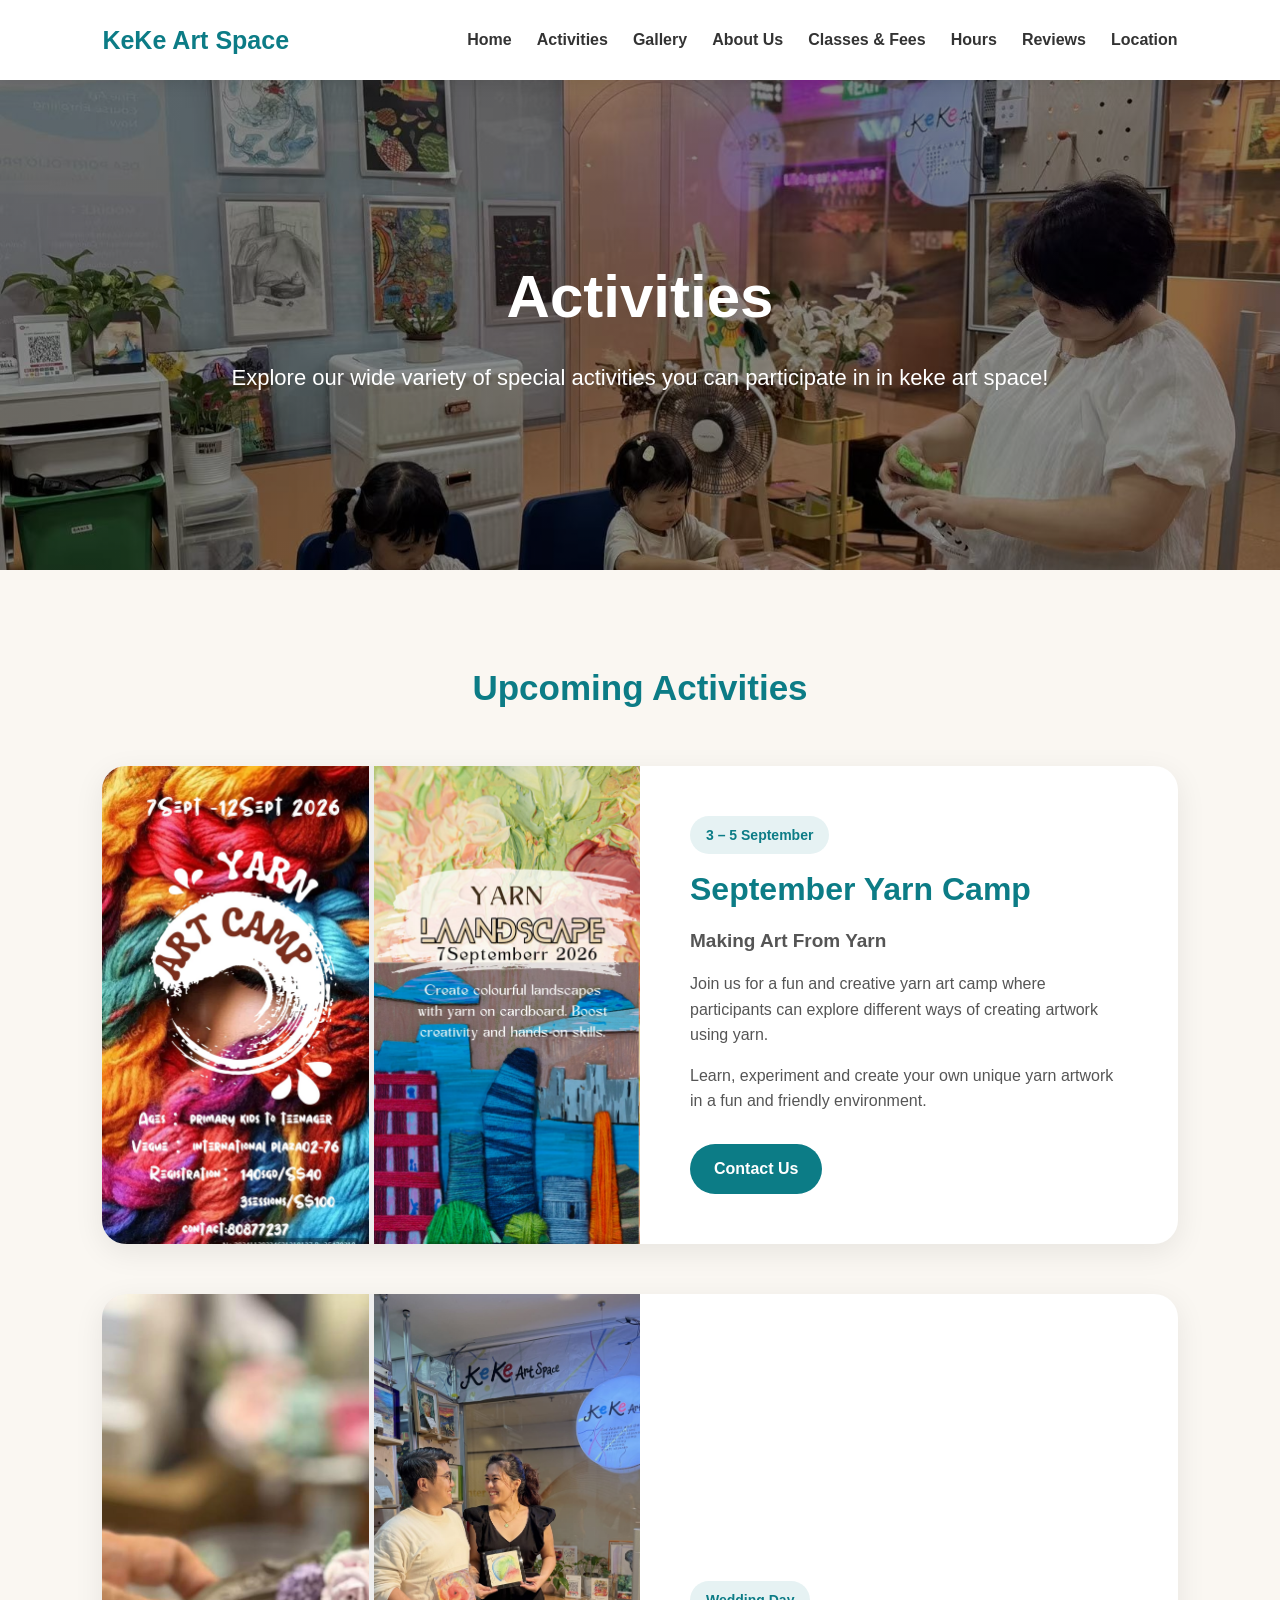
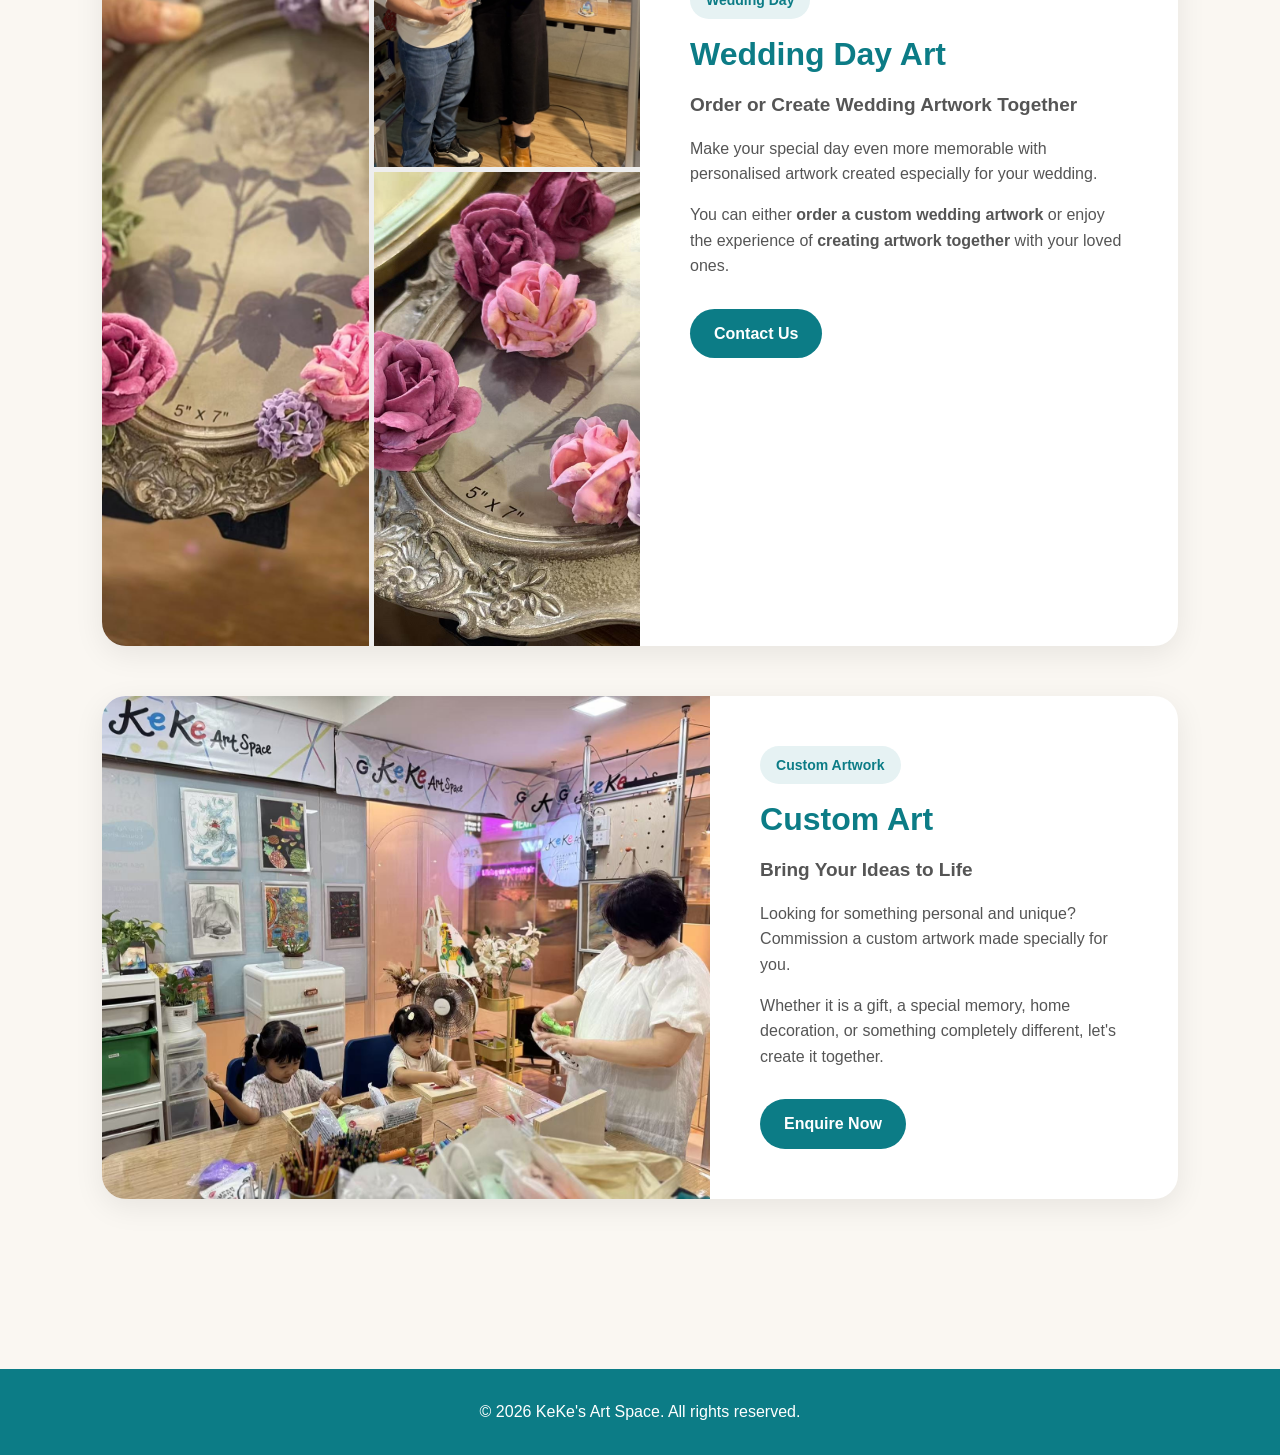
==== activities.html @ ed2ce9f9 "Added activities page and gallery" ====
<!DOCTYPE html>
<html lang="en">

<head>
    <meta charset="UTF-8">
    <meta name="viewport" content="width=device-width, initial-scale=1.0">

    <title>Activities | KeKe's Art Space</title>

    <link rel="icon" type="image/x-icon" href="Kekeart.jpg">
    <link rel="stylesheet" href="activities.css">
</head>

<body>

    <!-- HEADER -->
    <header>
        <div class="logo">KeKe Art Space</div>

        <nav>
            <a href="index.html">Home</a>
            <a href="activities.html">Activities</a>
            <a href="gallery.html">Gallery</a>
            <a href="index.html#about">About Us</a>
            <a href="index.html#classes">Classes & Fees</a>
            <a href="index.html#hours">Hours</a>
            <a href="index.html#reviews">Reviews</a>
            <a href="index.html#location">Location</a>
        </nav>
    </header>


    <!-- HERO -->
    <section class="page-hero">
        <div class="hero-content">
            <h1>Activities</h1>
            <p>Explore our wide variety of special activities you can participate in in keke art space!</p>
        </div>
    </section>


    <!-- ACTIVITIES -->
    <main>

        <section class="activities-section">

            <h2>Upcoming Activities</h2>

            <!-- SEPTEMBER YARN CAMP -->
            <div class="activity-card">

                <div class="activity-images">
                    <img src="images/sepcamp1.jpeg" alt="September Yarn Camp artwork">
                    <img src="images/sepcamp2.jpeg" alt="September Yarn Camp artwork">
                </div>

                <div class="activity-content">

                    <span class="activity-date">
                        3 – 5 September
                    </span>

                    <h3>September Yarn Camp</h3>

                    <p class="activity-subtitle">
                        Making Art From Yarn
                    </p>

                    <p>
                        Join us for a fun and creative yarn art camp where
                        participants can explore different ways of creating
                        artwork using yarn.
                    </p>

                    <p>
                        Learn, experiment and create your own unique yarn artwork
                        in a fun and friendly environment.
                    </p>

                    <a href="index.html#location" class="activity-button">
                        Contact Us
                    </a>

                </div>

            </div>


            <!-- WEDDING DAY ART -->
            <div class="activity-card reverse">

                <div class="activity-images">
                    <img src="images/wedpic1.jpeg" alt="Wedding Day artwork">
                    <img src="images/wedpic2.jpeg" alt="Wedding Day artwork">
                    <img src="images/wedpic3.jpeg" alt="Wedding Day artwork">
                </div>

                <div class="activity-content">

                    <span class="activity-label">
                        Wedding Day
                    </span>

                    <h3>Wedding Day Art</h3>

                    <p class="activity-subtitle">
                        Order or Create Wedding Artwork Together
                    </p>

                    <p>
                        Make your special day even more memorable with
                        personalised artwork created especially for your wedding.
                    </p>

                    <p>
                        You can either <strong>order a custom wedding artwork</strong>
                        or enjoy the experience of <strong>creating artwork together</strong>
                        with your loved ones.
                    </p>

                    <a href="index.html#location" class="activity-button">
                        Contact Us
                    </a>

                </div>

            </div>


            <!-- CUSTOM ART -->
            <div class="activity-card custom-art">

                <div class="custom-art-image">
                    <img src="images/keke27.jpeg" alt="Custom artwork by KeKe's Art Space">
                </div>

                <div class="activity-content">

                    <span class="activity-label">
                        Custom Artwork
                    </span>

                    <h3>Custom Art</h3>

                    <p class="activity-subtitle">
                        Bring Your Ideas to Life
                    </p>

                    <p>
                        Looking for something personal and unique?
                        Commission a custom artwork made specially for you.
                    </p>

                    <p>
                        Whether it is a gift, a special memory, home decoration,
                        or something completely different, let's create it together.
                    </p>

                    <a href="index.html#location" class="activity-button">
                        Enquire Now
                    </a>

                </div>

            </div>

        </section>

    </main>


    <!-- FOOTER -->
    <footer>
        <p>© 2026 KeKe's Art Space. All rights reserved.</p>
    </footer>
    <script>
    const elements = document.querySelectorAll(
        ".activity-card, .gallery-photo"
    );

    const observer = new IntersectionObserver(
        (entries) => {
            entries.forEach(entry => {
                if (entry.isIntersecting) {
                    entry.target.classList.add("show");

                    // Stop observing after it appears
                    observer.unobserve(entry.target);
                }
            });
        },
        {
            threshold: 0.15
        }
    );

    elements.forEach(element => {
        observer.observe(element);
    });
</script>
</body>

</html>
---- activities.css ----
/* =========================
   GLOBAL
========================= */

* {
    margin: 0;
    padding: 0;
    box-sizing: border-box;
    font-family: Arial, sans-serif;
}

html {
    scroll-behavior: smooth;
}

body {
    background: #faf7f2;
    color: #333;
    line-height: 1.6;
}


/* =========================
   HEADER
========================= */

header {
    position: fixed;
    top: 0;
    left: 0;
    width: 100%;

    background: white;

    display: flex;
    justify-content: space-between;
    align-items: center;

    padding: 20px 8%;

    z-index: 1000;

    box-shadow: 0 3px 15px rgba(0, 0, 0, 0.1);
}

.logo {
    font-size: 25px;
    font-weight: bold;
    color: #0c7c86;
}

nav {
    display: flex;
    align-items: center;
    flex-wrap: wrap;
    justify-content: flex-end;
}

nav a {
    text-decoration: none;
    color: #333;

    margin-left: 25px;

    font-weight: bold;

    transition: 0.3s;
}

nav a:hover {
    color: #0c7c86;
}


/* =========================
   PAGE HERO
========================= */

.page-hero {
    height: 55vh;
    min-height: 400px;

    background:
        linear-gradient(
            rgba(0, 0, 0, 0.45),
            rgba(0, 0, 0, 0.45)
        ),
        url("images/keke27.jpeg") center / cover;

    display: flex;
    justify-content: center;
    align-items: center;

    text-align: center;

    color: white;

    margin-top: 75px;
}

.hero-content h1 {
    font-size: 60px;
    margin-bottom: 15px;
}

.hero-content p {
    font-size: 22px;
}


/* =========================
   GENERAL SECTIONS
========================= */

.activities-section,
.gallery-section {
    padding: 90px 8%;
}

h2 {
    text-align: center;

    color: #0c7c86;

    font-size: 35px;

    margin-bottom: 50px;
}


/* =========================
   ACTIVITY CARDS
========================= */

.activity-card {
    max-width: 1100px;

    margin: 0 auto 50px;

    background: white;

    border-radius: 24px;

    overflow: hidden;

    box-shadow: 0 8px 30px rgba(0, 0, 0, 0.08);

    display: grid;

    grid-template-columns: 1fr 1fr;

    min-height: 450px;
}


/* =========================
   ACTIVITY IMAGES
========================= */

.activity-images {
    display: grid;

    grid-template-columns: repeat(2, 1fr);

    gap: 5px;

    background: #eee;

    min-height: 450px;
}

.activity-images img {
    width: 100%;
    height: 100%;

    object-fit: cover;

    display: block;
}


/*
   If there are 3 wedding images,
   make the first image slightly larger.
*/

.activity-card.reverse .activity-images {
    grid-template-columns: 1fr 1fr;
}

.activity-card.reverse .activity-images img:first-child {
    grid-row: span 2;
}


/* =========================
   ACTIVITY CONTENT
========================= */

.activity-content {
    padding: 50px;

    display: flex;
    flex-direction: column;

    justify-content: center;
}

.activity-content h3 {
    color: #0c7c86;

    font-size: 32px;

    margin: 10px 0;
}

.activity-subtitle {
    font-size: 19px;

    font-weight: bold;

    color: #555;

    margin-bottom: 20px;
}

.activity-content p {
    margin-bottom: 15px;

    color: #555;
}

.activity-date,
.activity-label {
    display: inline-block;

    align-self: flex-start;

    background: #e6f2f3;

    color: #0c7c86;

    padding: 8px 16px;

    border-radius: 20px;

    font-weight: bold;

    font-size: 14px;
}


/* =========================
   BUTTON
========================= */

.activity-button {
    display: inline-block;

    align-self: flex-start;

    margin-top: 15px;

    padding: 12px 24px;

    border-radius: 25px;

    background: #0c7c86;

    color: white;

    text-decoration: none;

    font-weight: bold;

    transition: 0.3s;
}

.activity-button:hover {
    transform: translateY(-3px);

    box-shadow: 0 5px 15px rgba(12, 124, 134, 0.25);
}


/* =========================
   CUSTOM ART
========================= */

.custom-art {
    display: grid;

    grid-template-columns: 1.3fr 1fr;
}

.custom-art-image {
    min-height: 400px;

    overflow: hidden;
}

.custom-art-image img {
    width: 100%;
    height: 100%;

    object-fit: cover;

    display: block;
}


/* =========================
   GALLERY
========================= */

.full-gallery {
    max-width: 1200px;

    margin: auto;

    columns: 3 250px;

    column-gap: 20px;
}

.gallery-photo {
    width: 100%;

    margin-bottom: 20px;

    break-inside: avoid;

    overflow: hidden;

    border-radius: 15px;

    background: white;

    box-shadow: 0 5px 20px rgba(0, 0, 0, 0.08);

    transition: transform 0.3s ease,
                box-shadow 0.3s ease;
}

.gallery-photo img {
    width: 100%;

    height: auto;

    display: block;
}

.gallery-photo:hover {
    transform: translateY(-5px);

    box-shadow: 0 10px 25px rgba(0, 0, 0, 0.14);
}


/* =========================
   FOOTER
========================= */

footer {
    background: #0c7c86;

    color: white;

    text-align: center;

    padding: 30px;

    margin-top: 30px;
}


/* =========================
   MOBILE
========================= */

@media (max-width: 768px) {

    header {
        position: relative;

        flex-direction: column;

        padding: 18px 5%;
    }

    .logo {
        margin-bottom: 12px;
    }

    nav {
        justify-content: center;

        gap: 8px;
    }

    nav a {
        margin-left: 8px;
        margin-right: 8px;

        font-size: 14px;
    }


    .page-hero {
        margin-top: 0;

        height: 45vh;

        min-height: 300px;
    }

    .hero-content h1 {
        font-size: 42px;
    }

    .hero-content p {
        font-size: 18px;
    }


    .activities-section,
    .gallery-section {
        padding: 60px 5%;
    }

    h2 {
        font-size: 30px;
    }


    .activity-card,
    .custom-art {
        grid-template-columns: 1fr;
    }

    .activity-images {
        min-height: 350px;
    }

    .custom-art-image {
        min-height: 300px;
    }

    .activity-content {
        padding: 30px;
    }

    .activity-content h3 {
        font-size: 27px;
    }


    .full-gallery {
        columns: 2 150px;

        column-gap: 12px;
    }

    .gallery-photo {
        margin-bottom: 12px;
    }
}


@media (max-width: 450px) {

    nav a {
        font-size: 13px;

        margin-left: 5px;
        margin-right: 5px;
    }

    .activity-images {
        grid-template-columns: 1fr;
    }

    .activity-card.reverse .activity-images {
        grid-template-columns: 1fr;
    }

    .activity-card.reverse .activity-images img:first-child {
        grid-row: auto;
    }

    .full-gallery {
        columns: 1;
    }
}

/* =========================
   SCROLL POP-IN ANIMATION
========================= */

.activity-card,
.gallery-photo {
    opacity: 0;
    transform: translateY(50px) scale(0.97);

    transition:
        opacity 0.7s ease,
        transform 0.7s ease;
}

.activity-card.show,
.gallery-photo.show {
    opacity: 1;
    transform: translateY(0) scale(1);
}
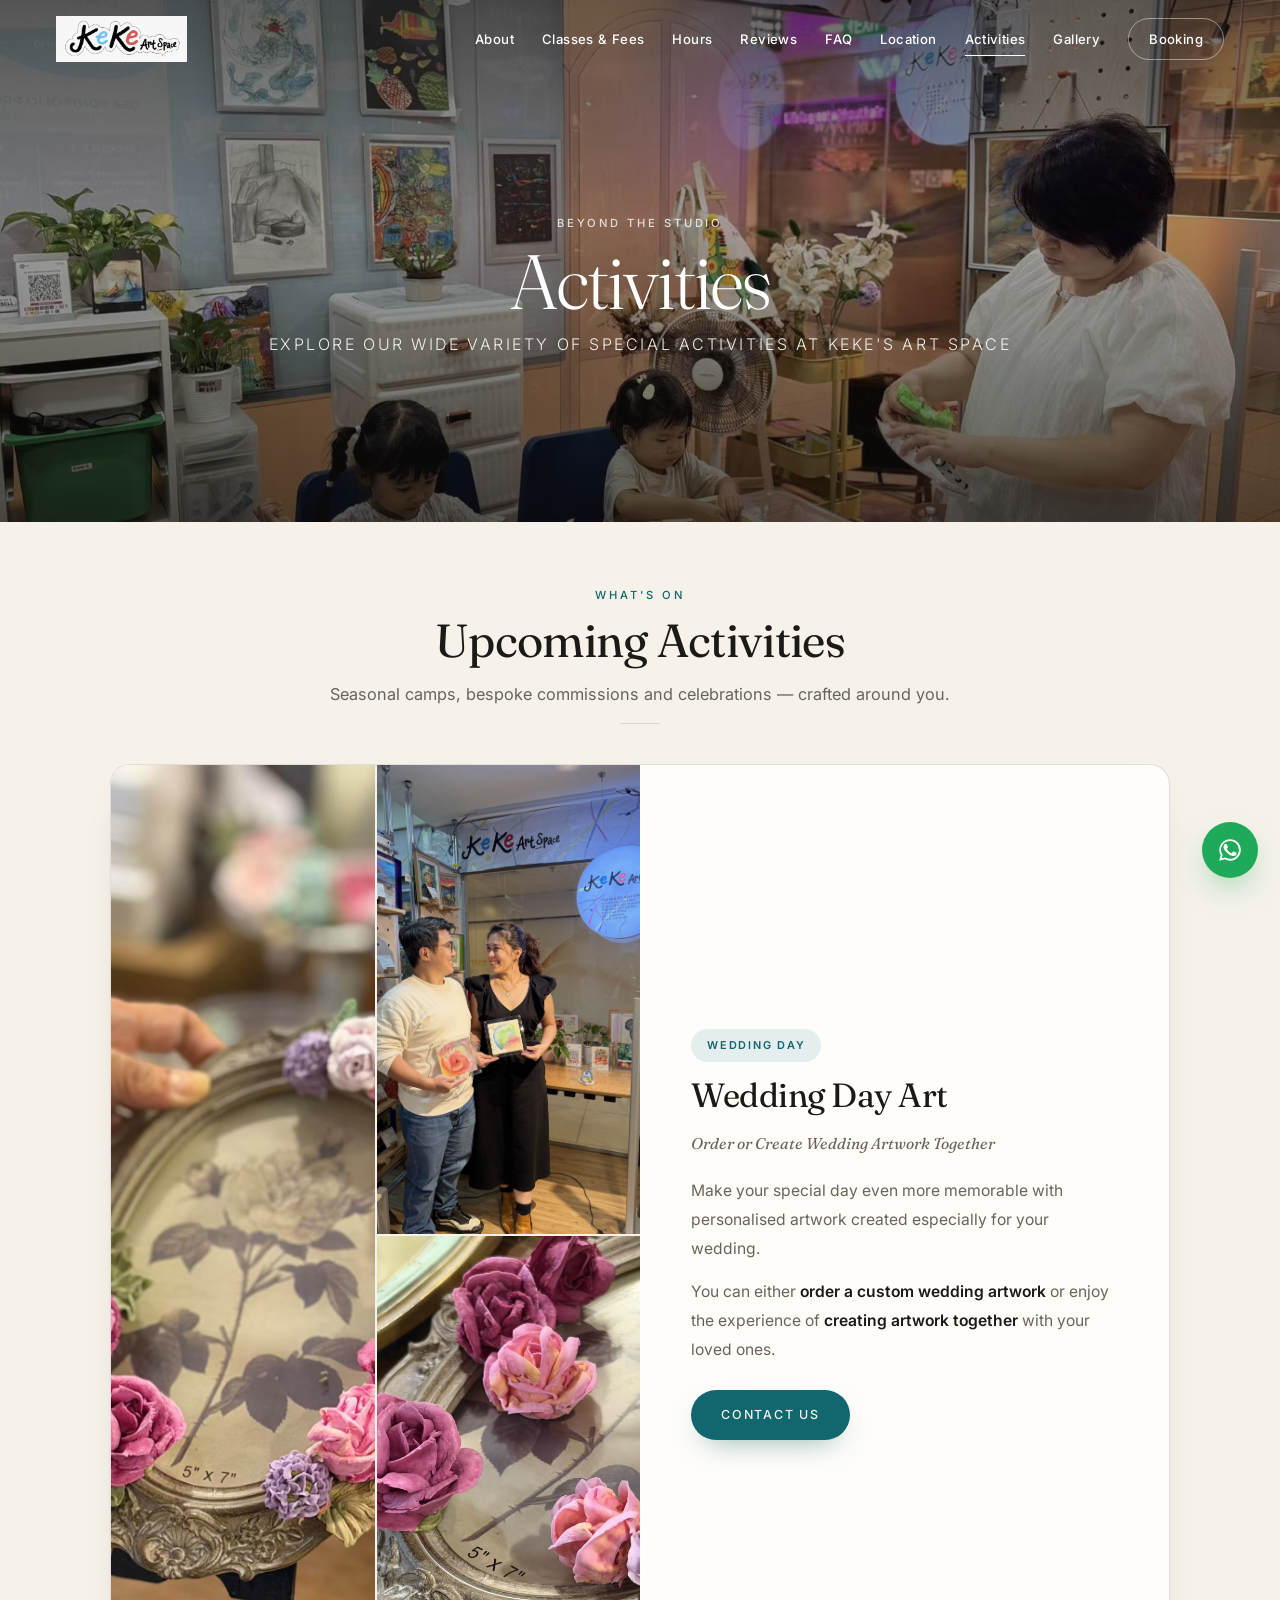
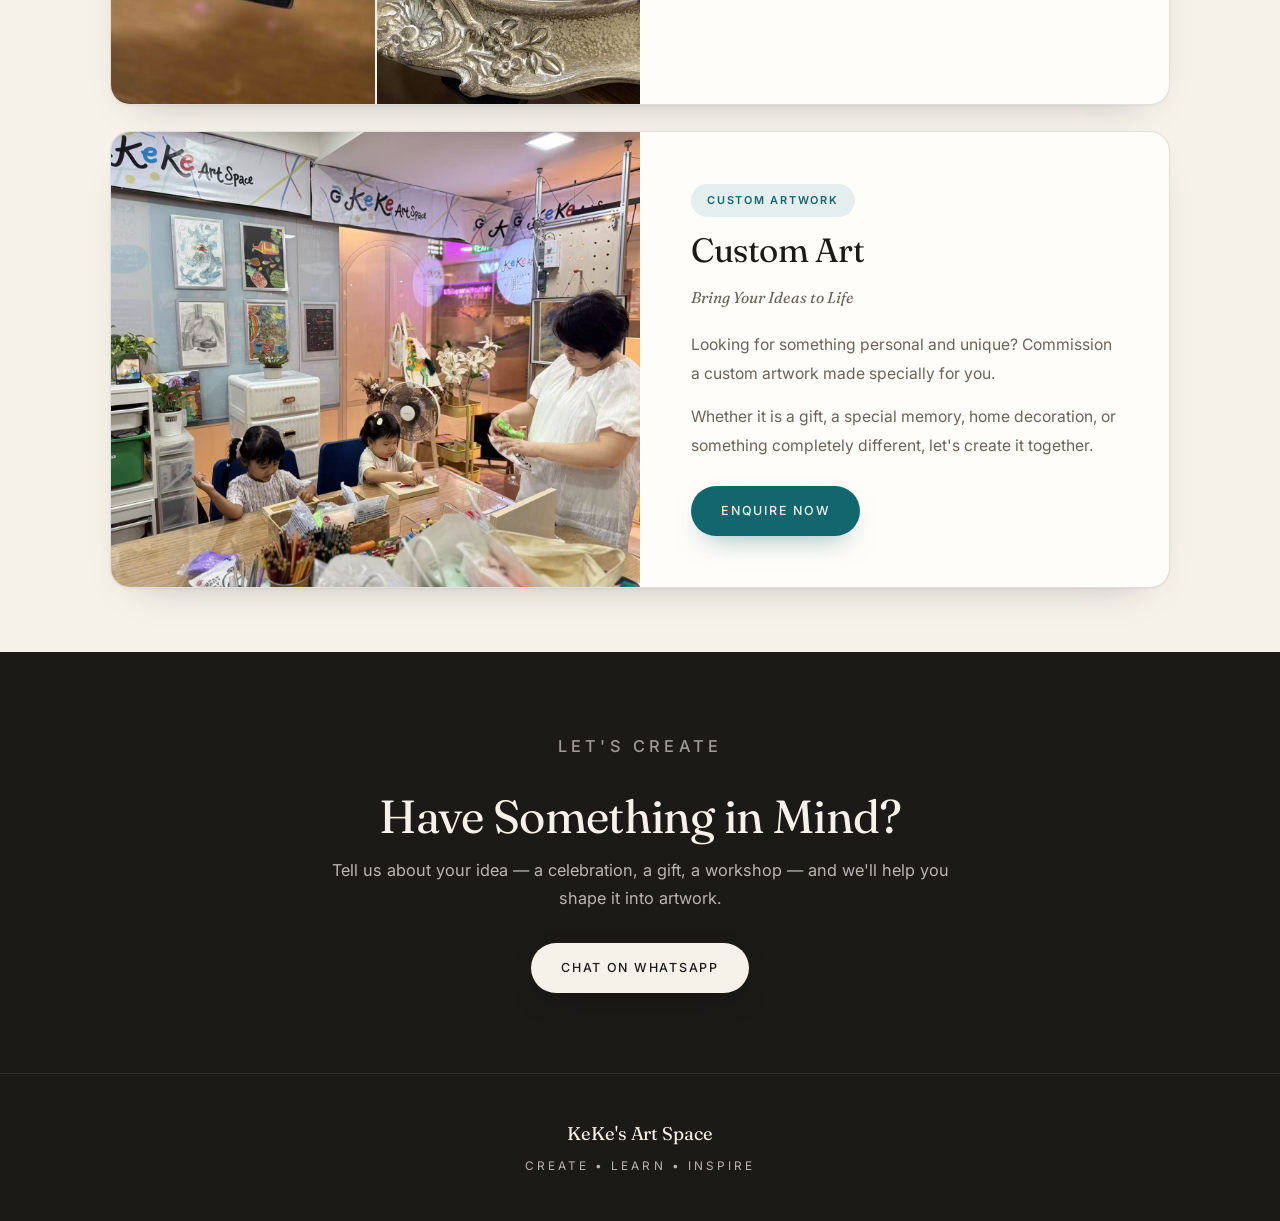
==== commit d96e7a1e: "Revamp" ====
--- a/activities.html
+++ b/activities.html
@@ -1,203 +1,272 @@
 <!DOCTYPE html>
 <html lang="en">
-
 <head>
-    <meta charset="UTF-8">
-    <meta name="viewport" content="width=device-width, initial-scale=1.0">
-
-    <title>Activities | KeKe's Art Space</title>
-
-    <link rel="icon" type="image/x-icon" href="Kekeart.jpg">
-    <link rel="stylesheet" href="activities.css">
+	<script async src="https://www.googletagmanager.com/gtag/js?id=G-2NYCXCLY9P"></script>
+	<script>
+	window.dataLayer = window.dataLayer || [];
+	function gtag(){dataLayer.push(arguments);}
+	gtag('js', new Date());
+	gtag('config', 'G-2NYCXCLY9P');
+	</script>
+
+	<meta charset="UTF-8">
+	<meta name="viewport" content="width=device-width, initial-scale=1.0">
+	<meta name="description" content="Special activities at KeKe's Art Space — wedding day art, custom artwork commissions and seasonal art camps in Singapore.">
+	<title>Activities | KeKe's Art Space</title>
+
+	<script>document.documentElement.classList.add('js');</script>
+
+	<link rel="preconnect" href="https://fonts.googleapis.com">
+	<link rel="preconnect" href="https://fonts.gstatic.com" crossorigin>
+	<link href="https://fonts.googleapis.com/css2?family=Fraunces:opsz,wght@9..144,300..600&family=Inter:wght@300;400;500;600&display=swap" rel="stylesheet">
+
+	<link rel="stylesheet" href="activities.css">
+	<link rel="icon" type="image/x-icon" href="images/Kekeart.jpg">
 </head>
-
 <body>
 
-    <!-- HEADER -->
-    <header>
-        <div class="logo">KeKe Art Space</div>
-
-        <nav>
-            <a href="index.html">Home</a>
-            <a href="activities.html">Activities</a>
-            <a href="gallery.html">Gallery</a>
-            <a href="index.html#about">About Us</a>
-            <a href="index.html#classes">Classes & Fees</a>
-            <a href="index.html#hours">Hours</a>
-            <a href="index.html#reviews">Reviews</a>
-            <a href="index.html#location">Location</a>
-        </nav>
-    </header>
-
-
-    <!-- HERO -->
-    <section class="page-hero">
-        <div class="hero-content">
-            <h1>Activities</h1>
-            <p>Explore our wide variety of special activities you can participate in in keke art space!</p>
-        </div>
-    </section>
-
-
-    <!-- ACTIVITIES -->
-    <main>
-
-        <section class="activities-section">
-
-            <h2>Upcoming Activities</h2>
-
-            <!-- SEPTEMBER YARN CAMP -->
-            <div class="activity-card">
-
-                <div class="activity-images">
-                    <img src="images/sepcamp1.jpeg" alt="September Yarn Camp artwork">
-                    <img src="images/sepcamp2.jpeg" alt="September Yarn Camp artwork">
-                </div>
-
-                <div class="activity-content">
-
-                    <span class="activity-date">
-                        3 – 5 September
-                    </span>
-
-                    <h3>September Yarn Camp</h3>
-
-                    <p class="activity-subtitle">
-                        Making Art From Yarn
-                    </p>
-
-                    <p>
-                        Join us for a fun and creative yarn art camp where
-                        participants can explore different ways of creating
-                        artwork using yarn.
-                    </p>
-
-                    <p>
-                        Learn, experiment and create your own unique yarn artwork
-                        in a fun and friendly environment.
-                    </p>
-
-                    <a href="index.html#location" class="activity-button">
-                        Contact Us
-                    </a>
-
-                </div>
-
-            </div>
-
-
-            <!-- WEDDING DAY ART -->
-            <div class="activity-card reverse">
-
-                <div class="activity-images">
-                    <img src="images/wedpic1.jpeg" alt="Wedding Day artwork">
-                    <img src="images/wedpic2.jpeg" alt="Wedding Day artwork">
-                    <img src="images/wedpic3.jpeg" alt="Wedding Day artwork">
-                </div>
-
-                <div class="activity-content">
-
-                    <span class="activity-label">
-                        Wedding Day
-                    </span>
-
-                    <h3>Wedding Day Art</h3>
-
-                    <p class="activity-subtitle">
-                        Order or Create Wedding Artwork Together
-                    </p>
-
-                    <p>
-                        Make your special day even more memorable with
-                        personalised artwork created especially for your wedding.
-                    </p>
-
-                    <p>
-                        You can either <strong>order a custom wedding artwork</strong>
-                        or enjoy the experience of <strong>creating artwork together</strong>
-                        with your loved ones.
-                    </p>
-
-                    <a href="index.html#location" class="activity-button">
-                        Contact Us
-                    </a>
-
-                </div>
-
-            </div>
-
-
-            <!-- CUSTOM ART -->
-            <div class="activity-card custom-art">
-
-                <div class="custom-art-image">
-                    <img src="images/keke27.jpeg" alt="Custom artwork by KeKe's Art Space">
-                </div>
-
-                <div class="activity-content">
-
-                    <span class="activity-label">
-                        Custom Artwork
-                    </span>
-
-                    <h3>Custom Art</h3>
-
-                    <p class="activity-subtitle">
-                        Bring Your Ideas to Life
-                    </p>
-
-                    <p>
-                        Looking for something personal and unique?
-                        Commission a custom artwork made specially for you.
-                    </p>
-
-                    <p>
-                        Whether it is a gift, a special memory, home decoration,
-                        or something completely different, let's create it together.
-                    </p>
-
-                    <a href="index.html#location" class="activity-button">
-                        Enquire Now
-                    </a>
-
-                </div>
-
-            </div>
-
-        </section>
-
-    </main>
-
-
-    <!-- FOOTER -->
-    <footer>
-        <p>© 2026 KeKe's Art Space. All rights reserved.</p>
-    </footer>
-    <script>
-    const elements = document.querySelectorAll(
-        ".activity-card, .gallery-photo"
-    );
-
-    const observer = new IntersectionObserver(
-        (entries) => {
-            entries.forEach(entry => {
-                if (entry.isIntersecting) {
-                    entry.target.classList.add("show");
-
-                    // Stop observing after it appears
-                    observer.unobserve(entry.target);
-                }
-            });
-        },
-        {
-            threshold: 0.15
-        }
-    );
-
-    elements.forEach(element => {
-        observer.observe(element);
-    });
+<header id="siteHeader">
+	<a href="index.html" class="logo">
+		<img src="images/kekebrand.jpeg" alt="KeKe Art Space">
+	</a>
+
+	<button class="nav-toggle" id="navToggle" aria-label="Toggle navigation" aria-expanded="false" aria-controls="siteNav">
+		<span></span>
+		<span></span>
+	</button>
+
+	<nav id="siteNav">
+		<a href="index.html#about">About</a>
+		<a href="index.html#classes">Classes &amp; Fees</a>
+		<a href="index.html#hours">Hours</a>
+		<a href="index.html#reviews">Reviews</a>
+		<a href="index.html#faq">FAQ</a>
+		<a href="index.html#location">Location</a>
+		<a href="activities.html" class="active">Activities</a>
+		<a href="gallery.html">Gallery</a>
+		<a href="booking.html" class="nav-cta">Booking</a>
+	</nav>
+</header>
+
+<div class="hero activities-hero">
+	<div class="hero-inner">
+		<p class="eyebrow">Beyond the Studio</p>
+		<h1>Activities</h1>
+		<p class="hero-sub">Explore our wide variety of special activities at KeKe's Art Space</p>
+	</div>
+</div>
+
+<main>
+
+	<section class="section" id="activities">
+
+		<div class="section-head">
+			<p class="eyebrow">What's On</p>
+			<h2>Upcoming Activities</h2>
+			<p class="section-sub">Seasonal camps, bespoke commissions and celebrations — crafted around you.</p>
+		</div>
+
+		<div class="activities-list">
+
+			<!-- ============================================================
+			     SEPTEMBER YARN CAMP — commented out
+			     ============================================================
+			<article class="activity-card">
+
+				<div class="activity-images activity-images--pair">
+					<img src="images/sepcamp1.jpeg" alt="September Yarn Camp artwork">
+					<img src="images/sepcamp2.jpeg" alt="September Yarn Camp artwork">
+				</div>
+
+				<div class="activity-content">
+					<span class="activity-label">3 – 5 September</span>
+					<h3>September Yarn Camp</h3>
+					<p class="activity-subtitle">Making Art From Yarn</p>
+
+					<p>Join us for a fun and creative yarn art camp where participants can explore different ways of creating artwork using yarn.</p>
+					<p>Learn, experiment and create your own unique yarn artwork in a fun and friendly environment.</p>
+
+					<a href="index.html#location" class="btn btn-primary">Contact Us</a>
+				</div>
+
+			</article>
+			-->
+
+			<!-- ============================================================
+			     WEDDING DAY ART
+			     ============================================================ -->
+			<article class="activity-card">
+
+				<div class="activity-images activity-images--trio">
+					<img src="images/wedpic1.jpeg" alt="Wedding Day artwork">
+					<img src="images/wedpic2.jpeg" alt="Wedding Day artwork">
+					<img src="images/wedpic3.jpeg" alt="Wedding Day artwork">
+				</div>
+
+				<div class="activity-content">
+
+					<span class="activity-label">Wedding Day</span>
+
+					<h3>Wedding Day Art</h3>
+
+					<p class="activity-subtitle">
+						Order or Create Wedding Artwork Together
+					</p>
+
+					<p>
+						Make your special day even more memorable with personalised
+						artwork created especially for your wedding.
+					</p>
+
+					<p>
+						You can either <strong>order a custom wedding artwork</strong>
+						or enjoy the experience of <strong>creating artwork together</strong>
+						with your loved ones.
+					</p>
+
+					<a href="index.html#location" class="btn btn-primary">Contact Us</a>
+
+				</div>
+
+			</article>
+
+			<!-- ============================================================
+			     CUSTOM ART
+			     ============================================================ -->
+			<article class="activity-card">
+
+				<div class="activity-images activity-images--single">
+					<img src="images/keke27.jpeg" alt="Custom artwork by KeKe's Art Space">
+				</div>
+
+				<div class="activity-content">
+
+					<span class="activity-label">Custom Artwork</span>
+
+					<h3>Custom Art</h3>
+
+					<p class="activity-subtitle">
+						Bring Your Ideas to Life
+					</p>
+
+					<p>
+						Looking for something personal and unique?
+						Commission a custom artwork made specially for you.
+					</p>
+
+					<p>
+						Whether it is a gift, a special memory, home decoration,
+						or something completely different, let's create it together.
+					</p>
+
+					<a href="index.html#location" class="btn btn-primary">Enquire Now</a>
+
+				</div>
+
+			</article>
+
+		</div>
+
+	</section>
+
+	<section class="section cta-section">
+		<div class="cta-inner">
+			<p class="eyebrow">Let's Create</p>
+			<h2>Have Something in Mind?</h2>
+			<p>Tell us about your idea — a celebration, a gift, a workshop — and we'll help you shape it into artwork.</p>
+			<a href="https://wa.me/6580877237" class="btn btn-light" target="_blank" rel="noopener">Chat on WhatsApp</a>
+		</div>
+	</section>
+
+</main>
+
+<a href="https://wa.me/6580877237" class="floating-whatsapp" target="_blank" rel="noopener" aria-label="Chat on WhatsApp">
+	<svg viewBox="0 0 24 24" width="26" height="26" aria-hidden="true" focusable="false">
+		<path fill="currentColor" d="M17.47 14.38c-.3-.15-1.76-.87-2.03-.97-.27-.1-.47-.15-.67.15-.2.3-.77.97-.94 1.17-.17.2-.35.22-.64.07-.3-.15-1.25-.46-2.38-1.47-.88-.79-1.47-1.76-1.64-2.06-.17-.3-.02-.46.13-.61.13-.13.3-.35.45-.52.15-.17.2-.3.3-.5.1-.2.05-.37-.02-.52-.07-.15-.67-1.61-.92-2.2-.24-.58-.49-.5-.67-.51h-.57c-.2 0-.52.07-.79.37-.27.3-1.04 1.02-1.04 2.48 0 1.46 1.06 2.87 1.21 3.07.15.2 2.09 3.19 5.06 4.47.71.3 1.26.48 1.69.62.71.22 1.36.19 1.87.12.57-.09 1.76-.72 2.01-1.41.25-.7.25-1.29.17-1.41-.07-.12-.27-.2-.57-.35z"/>
+		<path fill="currentColor" d="M12.04 2C6.58 2 2.13 6.45 2.13 11.91c0 1.75.46 3.46 1.32 4.96L2 22l5.25-1.38a9.87 9.87 0 0 0 4.79 1.22h.01c5.46 0 9.91-4.45 9.91-9.91 0-2.65-1.03-5.14-2.9-7.01A9.83 9.83 0 0 0 12.04 2zm0 18.15h-.01c-1.49 0-2.95-.4-4.23-1.16l-.3-.18-3.14.82.84-3.06-.2-.32a8.24 8.24 0 0 1-1.26-4.36c0-4.54 3.7-8.24 8.25-8.24 2.2 0 4.27.86 5.83 2.42a8.19 8.19 0 0 1 2.41 5.83c0 4.54-3.7 8.25-8.19 8.25z"/>
+	</svg>
+</a>
+
+<footer>
+	<p>KeKe's Art Space</p>
+	<p>Create • Learn • Inspire</p>
+</footer>
+
+<script>
+(function () {
+	/* Header scroll state */
+	var header = document.getElementById('siteHeader');
+
+	function onScroll() {
+		if (window.scrollY > 14) { header.classList.add('scrolled'); }
+		else { header.classList.remove('scrolled'); }
+	}
+	onScroll();
+	window.addEventListener('scroll', onScroll, { passive: true });
+
+	/* Mobile menu */
+	var toggle = document.getElementById('navToggle');
+	var nav = document.getElementById('siteNav');
+
+	toggle.addEventListener('click', function () {
+		var open = header.classList.toggle('menu-open');
+		toggle.setAttribute('aria-expanded', open ? 'true' : 'false');
+	});
+
+	nav.addEventListener('click', function (e) {
+		if (e.target.tagName === 'A') {
+			header.classList.remove('menu-open');
+			toggle.setAttribute('aria-expanded', 'false');
+		}
+	});
+
+	document.addEventListener('keydown', function (e) {
+		if (e.key === 'Escape') {
+			header.classList.remove('menu-open');
+			toggle.setAttribute('aria-expanded', 'false');
+		}
+	});
+
+	/* Section reveal */
+	var sections = document.querySelectorAll('section');
+
+	if ('IntersectionObserver' in window) {
+		var io = new IntersectionObserver(function (entries) {
+			entries.forEach(function (entry) {
+				if (entry.isIntersecting) {
+					entry.target.classList.add('show');
+					io.unobserve(entry.target);
+				}
+			});
+		}, { rootMargin: '0px 0px -8% 0px', threshold: 0.04 });
+
+		sections.forEach(function (s) { io.observe(s); });
+	} else {
+		sections.forEach(function (s) { s.classList.add('show'); });
+	}
+
+	/* Activity card reveal with stagger */
+	var cards = document.querySelectorAll('.activity-card');
+
+	if ('IntersectionObserver' in window) {
+		var cardObserver = new IntersectionObserver(function (entries) {
+			entries.forEach(function (entry) {
+				if (entry.isIntersecting) {
+					entry.target.classList.add('show');
+					cardObserver.unobserve(entry.target);
+				}
+			});
+		}, { rootMargin: '0px 0px -10% 0px', threshold: 0.12 });
+
+		cards.forEach(function (card, i) {
+			card.style.transitionDelay = (i * 0.08) + 's';
+			cardObserver.observe(card);
+		});
+	} else {
+		cards.forEach(function (card) { card.classList.add('show'); });
+	}
+})();
 </script>
+
 </body>
-
 </html>
--- a/activities.css
+++ b/activities.css
@@ -1,514 +1,790 @@
-/* =========================
-   GLOBAL
-========================= */
-
-* {
-    margin: 0;
-    padding: 0;
-    box-sizing: border-box;
-    font-family: Arial, sans-serif;
-}
-
-html {
-    scroll-behavior: smooth;
-}
-
-body {
-    background: #faf7f2;
-    color: #333;
-    line-height: 1.6;
-}
-
-
-/* =========================
-   HEADER
-========================= */
-
-header {
-    position: fixed;
-    top: 0;
-    left: 0;
-    width: 100%;
-
-    background: white;
-
-    display: flex;
-    justify-content: space-between;
-    align-items: center;
-
-    padding: 20px 8%;
-
-    z-index: 1000;
-
-    box-shadow: 0 3px 15px rgba(0, 0, 0, 0.1);
-}
-
-.logo {
-    font-size: 25px;
-    font-weight: bold;
-    color: #0c7c86;
-}
-
-nav {
-    display: flex;
-    align-items: center;
-    flex-wrap: wrap;
-    justify-content: flex-end;
-}
-
-nav a {
-    text-decoration: none;
-    color: #333;
-
-    margin-left: 25px;
-
-    font-weight: bold;
-
-    transition: 0.3s;
-}
-
-nav a:hover {
-    color: #0c7c86;
-}
-
-
-/* =========================
-   PAGE HERO
-========================= */
-
-.page-hero {
-    height: 55vh;
-    min-height: 400px;
-
-    background:
-        linear-gradient(
-            rgba(0, 0, 0, 0.45),
-            rgba(0, 0, 0, 0.45)
-        ),
-        url("images/keke27.jpeg") center / cover;
-
-    display: flex;
-    justify-content: center;
-    align-items: center;
-
-    text-align: center;
-
-    color: white;
-
-    margin-top: 75px;
-}
-
-.hero-content h1 {
-    font-size: 60px;
-    margin-bottom: 15px;
-}
-
-.hero-content p {
-    font-size: 22px;
-}
-
-
-/* =========================
-   GENERAL SECTIONS
-========================= */
-
-.activities-section,
-.gallery-section {
-    padding: 90px 8%;
-}
-
-h2 {
-    text-align: center;
-
-    color: #0c7c86;
-
-    font-size: 35px;
-
-    margin-bottom: 50px;
-}
-
-
-/* =========================
-   ACTIVITY CARDS
-========================= */
-
-.activity-card {
-    max-width: 1100px;
-
-    margin: 0 auto 50px;
-
-    background: white;
-
-    border-radius: 24px;
-
-    overflow: hidden;
-
-    box-shadow: 0 8px 30px rgba(0, 0, 0, 0.08);
-
-    display: grid;
-
-    grid-template-columns: 1fr 1fr;
-
-    min-height: 450px;
-}
-
-
-/* =========================
-   ACTIVITY IMAGES
-========================= */
-
-.activity-images {
-    display: grid;
-
-    grid-template-columns: repeat(2, 1fr);
-
-    gap: 5px;
-
-    background: #eee;
-
-    min-height: 450px;
-}
-
-.activity-images img {
-    width: 100%;
-    height: 100%;
-
-    object-fit: cover;
-
-    display: block;
-}
-
-
-/*
-   If there are 3 wedding images,
-   make the first image slightly larger.
-*/
-
-.activity-card.reverse .activity-images {
-    grid-template-columns: 1fr 1fr;
-}
-
-.activity-card.reverse .activity-images img:first-child {
-    grid-row: span 2;
-}
-
-
-/* =========================
-   ACTIVITY CONTENT
-========================= */
-
-.activity-content {
-    padding: 50px;
-
-    display: flex;
-    flex-direction: column;
-
-    justify-content: center;
-}
-
-.activity-content h3 {
-    color: #0c7c86;
-
-    font-size: 32px;
-
-    margin: 10px 0;
-}
-
-.activity-subtitle {
-    font-size: 19px;
-
-    font-weight: bold;
-
-    color: #555;
-
-    margin-bottom: 20px;
-}
-
-.activity-content p {
-    margin-bottom: 15px;
-
-    color: #555;
-}
-
-.activity-date,
-.activity-label {
-    display: inline-block;
-
-    align-self: flex-start;
-
-    background: #e6f2f3;
-
-    color: #0c7c86;
-
-    padding: 8px 16px;
-
-    border-radius: 20px;
-
-    font-weight: bold;
-
-    font-size: 14px;
-}
-
-
-/* =========================
-   BUTTON
-========================= */
-
-.activity-button {
-    display: inline-block;
-
-    align-self: flex-start;
-
-    margin-top: 15px;
-
-    padding: 12px 24px;
-
-    border-radius: 25px;
-
-    background: #0c7c86;
-
-    color: white;
-
-    text-decoration: none;
-
-    font-weight: bold;
-
-    transition: 0.3s;
-}
-
-.activity-button:hover {
-    transform: translateY(-3px);
-
-    box-shadow: 0 5px 15px rgba(12, 124, 134, 0.25);
-}
-
-
-/* =========================
-   CUSTOM ART
-========================= */
-
-.custom-art {
-    display: grid;
-
-    grid-template-columns: 1.3fr 1fr;
-}
-
-.custom-art-image {
-    min-height: 400px;
-
-    overflow: hidden;
-}
-
-.custom-art-image img {
-    width: 100%;
-    height: 100%;
-
-    object-fit: cover;
-
-    display: block;
-}
-
-
-/* =========================
-   GALLERY
-========================= */
-
-.full-gallery {
-    max-width: 1200px;
-
-    margin: auto;
-
-    columns: 3 250px;
-
-    column-gap: 20px;
-}
-
-.gallery-photo {
-    width: 100%;
-
-    margin-bottom: 20px;
-
-    break-inside: avoid;
-
-    overflow: hidden;
-
-    border-radius: 15px;
-
-    background: white;
-
-    box-shadow: 0 5px 20px rgba(0, 0, 0, 0.08);
-
-    transition: transform 0.3s ease,
-                box-shadow 0.3s ease;
-}
-
-.gallery-photo img {
-    width: 100%;
-
-    height: auto;
-
-    display: block;
-}
-
-.gallery-photo:hover {
-    transform: translateY(-5px);
-
-    box-shadow: 0 10px 25px rgba(0, 0, 0, 0.14);
-}
-
-
-/* =========================
-   FOOTER
-========================= */
-
-footer {
-    background: #0c7c86;
-
-    color: white;
-
-    text-align: center;
-
-    padding: 30px;
-
-    margin-top: 30px;
-}
-
-
-/* =========================
-   MOBILE
-========================= */
-
-@media (max-width: 768px) {
-
-    header {
-        position: relative;
-
-        flex-direction: column;
-
-        padding: 18px 5%;
-    }
-
-    .logo {
-        margin-bottom: 12px;
-    }
-
-    nav {
-        justify-content: center;
-
-        gap: 8px;
-    }
-
-    nav a {
-        margin-left: 8px;
-        margin-right: 8px;
-
-        font-size: 14px;
-    }
-
-
-    .page-hero {
-        margin-top: 0;
-
-        height: 45vh;
-
-        min-height: 300px;
-    }
-
-    .hero-content h1 {
-        font-size: 42px;
-    }
-
-    .hero-content p {
-        font-size: 18px;
-    }
-
-
-    .activities-section,
-    .gallery-section {
-        padding: 60px 5%;
-    }
-
-    h2 {
-        font-size: 30px;
-    }
-
-
-    .activity-card,
-    .custom-art {
-        grid-template-columns: 1fr;
-    }
-
-    .activity-images {
-        min-height: 350px;
-    }
-
-    .custom-art-image {
-        min-height: 300px;
-    }
-
-    .activity-content {
-        padding: 30px;
-    }
-
-    .activity-content h3 {
-        font-size: 27px;
-    }
-
-
-    .full-gallery {
-        columns: 2 150px;
-
-        column-gap: 12px;
-    }
-
-    .gallery-photo {
-        margin-bottom: 12px;
-    }
-}
-
-
-@media (max-width: 450px) {
-
-    nav a {
-        font-size: 13px;
-
-        margin-left: 5px;
-        margin-right: 5px;
-    }
-
-    .activity-images {
-        grid-template-columns: 1fr;
-    }
-
-    .activity-card.reverse .activity-images {
-        grid-template-columns: 1fr;
-    }
-
-    .activity-card.reverse .activity-images img:first-child {
-        grid-row: auto;
-    }
-
-    .full-gallery {
-        columns: 1;
-    }
-}
-
-/* =========================
-   SCROLL POP-IN ANIMATION
-========================= */
-
-.activity-card,
-.gallery-photo {
-    opacity: 0;
-    transform: translateY(50px) scale(0.97);
-
-    transition:
-        opacity 0.7s ease,
-        transform 0.7s ease;
-}
-
-.activity-card.show,
-.gallery-photo.show {
-    opacity: 1;
-    transform: translateY(0) scale(1);
+/* =========================================================
+   KeKe's Art Space — activities.css
+   Activities page · Warm editorial gallery aesthetic
+   ========================================================= */
+
+/* ---------- Design tokens ---------- */
+:root{
+	--paper:       #f6f2ea;
+	--paper-2:     #fffdf9;
+	--ink:         #1c1a17;
+	--ink-soft:    #6b635a;
+	--line:        rgba(28,26,23,.13);
+	--accent:      #12666e;
+	--accent-soft: #e4eeef;
+	--gold:        #b9873f;
+
+	--radius-sm: 8px;
+	--radius:    14px;
+	--radius-lg: 20px;
+
+	--shadow:      0 1px 2px rgba(28,26,23,.04), 0 18px 40px -28px rgba(28,26,23,.35);
+	--shadow-soft: 0 18px 45px -30px rgba(28,26,23,.45);
+
+	--transition: .35s cubic-bezier(.22,.61,.36,1);
+	--container: 1140px;
+
+	--font-display: "Fraunces", "Times New Roman", serif;
+	--font-body: "Inter", system-ui, -apple-system, "Segoe UI", sans-serif;
+}
+
+/* ---------- Reset & base ---------- */
+*,
+*::before,
+*::after{
+	margin:0;
+	padding:0;
+	box-sizing:border-box;
+}
+
+html{
+	scroll-behavior:smooth;
+	-webkit-text-size-adjust:100%;
+}
+
+body{
+	font-family:var(--font-body);
+	font-size:16px;
+	font-weight:400;
+	line-height:1.75;
+	background:var(--paper);
+	color:var(--ink);
+	overflow-x:hidden;
+	-webkit-font-smoothing:antialiased;
+	-moz-osx-font-smoothing:grayscale;
+}
+
+img{
+	display:block;
+	max-width:100%;
+}
+
+a{
+	color:inherit;
+	text-decoration:none;
+}
+
+button{
+	font:inherit;
+	color:inherit;
+	border:none;
+	background:none;
+	cursor:pointer;
+}
+
+::selection{
+	background:var(--accent);
+	color:var(--paper);
+}
+
+/* ---------- Shared type ---------- */
+h2{
+	font-family:var(--font-display);
+	font-weight:400;
+	font-size:clamp(1.9rem, 4vw, 2.9rem);
+	line-height:1.1;
+	letter-spacing:-.015em;
+	color:var(--ink);
+}
+
+.eyebrow{
+	font-size:.7rem;
+	font-weight:500;
+	letter-spacing:.26em;
+	text-transform:uppercase;
+	color:var(--accent);
+	margin-bottom:.6rem;
+}
+
+.section-head{
+	text-align:center;
+	max-width:640px;
+	margin:0 auto 40px;
+}
+
+.section-head::after{
+	content:"";
+	display:block;
+	width:40px;
+	height:1px;
+	margin:14px auto 0;
+	background:var(--line);
+}
+
+.section-sub{
+	margin-top:14px;
+	font-size:1.02rem;
+	color:var(--ink-soft);
+}
+
+/* ---------- Sections ---------- */
+.section{
+	max-width:var(--container);
+	margin-inline:auto;
+	padding:64px clamp(20px, 5vw, 40px);
+}
+
+.section[id]{
+	scroll-margin-top:90px;
+}
+
+.js section{
+	opacity:0;
+	transform:translateY(22px);
+	transition:opacity .75s ease, transform .75s cubic-bezier(.22,.61,.36,1);
+}
+
+.js section.show{
+	opacity:1;
+	transform:none;
+}
+
+/* ---------- Buttons ---------- */
+.btn{
+	display:inline-flex;
+	align-items:center;
+	justify-content:center;
+	gap:10px;
+	padding:14px 30px;
+	border-radius:999px;
+	font-size:.78rem;
+	font-weight:500;
+	letter-spacing:.14em;
+	text-transform:uppercase;
+	transition:transform var(--transition), background var(--transition), color var(--transition), box-shadow var(--transition);
+}
+
+.btn-primary{
+	background:var(--accent);
+	color:var(--paper);
+	box-shadow:0 12px 30px -14px rgba(18,102,110,.6);
+}
+
+.btn-primary:hover{
+	background:var(--ink);
+	transform:translateY(-2px);
+	box-shadow:0 18px 40px -16px rgba(18,102,110,.7);
+}
+
+.btn-light{
+	background:var(--paper);
+	color:var(--ink);
+	box-shadow:0 10px 30px -14px rgba(0,0,0,.5);
+}
+
+.btn-light:hover{
+	background:#fff;
+	transform:translateY(-2px);
+	box-shadow:0 18px 38px -16px rgba(0,0,0,.55);
+}
+
+/* =========================================================
+   Header
+   ========================================================= */
+header{
+	position:fixed;
+	top:0;
+	left:0;
+	right:0;
+	z-index:1000;
+	display:flex;
+	align-items:center;
+	justify-content:space-between;
+	gap:24px;
+	padding:16px clamp(20px, 5vw, 56px);
+	border-bottom:1px solid transparent;
+	transition:background var(--transition), padding var(--transition), border-color var(--transition), box-shadow var(--transition);
+}
+
+header.scrolled{
+	padding-top:9px;
+	padding-bottom:9px;
+	background:rgba(246,242,234,.88);
+	-webkit-backdrop-filter:blur(16px) saturate(1.3);
+	backdrop-filter:blur(16px) saturate(1.3);
+	border-bottom-color:var(--line);
+}
+
+/* logo */
+.logo{
+	display:flex;
+	align-items:center;
+	flex-shrink:0;
+}
+
+.logo img{
+	height:46px;
+	width:auto;
+	object-fit:contain;
+	transition:height var(--transition);
+}
+
+header.scrolled .logo img{
+	height:38px;
+}
+
+/* nav */
+nav{
+	display:flex;
+	align-items:center;
+	gap:28px;
+}
+
+nav a{
+	position:relative;
+	font-size:.82rem;
+	font-weight:500;
+	letter-spacing:.03em;
+	color:#fff;
+	transition:color var(--transition), opacity var(--transition);
+}
+
+header.scrolled nav a{
+	color:var(--ink);
+}
+
+nav a::after{
+	content:"";
+	position:absolute;
+	left:0;
+	bottom:-6px;
+	width:100%;
+	height:1px;
+	background:currentColor;
+	transform:scaleX(0);
+	transform-origin:left;
+	transition:transform var(--transition);
+}
+
+nav a:hover::after{
+	transform:scaleX(1);
+}
+
+nav a:hover{
+	opacity:.85;
+}
+
+/* active page indicator */
+nav a.active{
+	opacity:1;
+}
+
+nav a.active::after{
+	transform:scaleX(1);
+}
+
+/* booking pill */
+.nav-cta{
+	padding:9px 20px;
+	border:1px solid rgba(255,255,255,.45);
+	border-radius:999px;
+	transition:background var(--transition), color var(--transition), border-color var(--transition);
+}
+
+header.scrolled .nav-cta{
+	border-color:var(--line);
+}
+
+.nav-cta::after{
+	display:none;
+}
+
+header .nav-cta:hover{
+	background:var(--ink);
+	border-color:var(--ink);
+	color:var(--paper);
+	opacity:1;
+}
+
+/* burger */
+.nav-toggle{
+	display:none;
+	flex-direction:column;
+	justify-content:center;
+	gap:6px;
+	width:42px;
+	height:42px;
+	background:transparent;
+	border:none;
+	cursor:pointer;
+	padding:0;
+}
+
+.nav-toggle span{
+	display:block;
+	width:24px;
+	height:1.5px;
+	margin-inline:auto;
+	background:#fff;
+	transition:transform var(--transition), background var(--transition), opacity var(--transition);
+}
+
+header.scrolled .nav-toggle span,
+header.menu-open .nav-toggle span{
+	background:var(--ink);
+}
+
+header.menu-open .nav-toggle span:first-child{
+	transform:translateY(3.75px) rotate(45deg);
+}
+
+header.menu-open .nav-toggle span:last-child{
+	transform:translateY(-3.75px) rotate(-45deg);
+}
+
+/* =========================================================
+   Hero
+   ========================================================= */
+.hero{
+	position:relative;
+	display:grid;
+	place-items:center;
+	text-align:center;
+	padding:130px 24px 80px;
+	background:
+		linear-gradient(180deg, rgba(14,13,11,.62) 0%, rgba(14,13,11,.34) 42%, rgba(14,13,11,.68) 100%),
+		url("images/keke27.jpeg") center/cover no-repeat;
+	color:#fff;
+}
+
+.activities-hero{
+	min-height:58vh;
+	min-height:58svh;
+}
+
+.hero-inner{
+	max-width:820px;
+}
+
+.hero .eyebrow{
+	color:rgba(255,255,255,.78);
+}
+
+.hero h1{
+	font-family:var(--font-display);
+	font-weight:300;
+	font-size:clamp(2.4rem, 7vw, 4.8rem);
+	line-height:1.02;
+	letter-spacing:-.025em;
+	margin-bottom:.5rem;
+}
+
+.hero-sub{
+	font-size:clamp(.85rem, 1.8vw, 1rem);
+	font-weight:300;
+	letter-spacing:.16em;
+	text-transform:uppercase;
+	opacity:.9;
+}
+
+/* =========================================================
+   Activity cards
+   ========================================================= */
+.activities-list{
+	display:flex;
+	flex-direction:column;
+	gap:26px;
+}
+
+.activity-card{
+	display:grid;
+	grid-template-columns:1fr 1fr;
+	align-items:stretch;
+	background:var(--paper-2);
+	border:1px solid var(--line);
+	border-radius:var(--radius-lg);
+	overflow:hidden;
+	box-shadow:var(--shadow);
+	transition:box-shadow var(--transition), transform var(--transition);
+}
+
+.activity-card:hover{
+	box-shadow:var(--shadow-soft);
+}
+
+/* --- image side --- */
+.activity-images{
+	display:grid;
+	height:100%;
+	min-height:440px;
+	background:var(--paper);
+	overflow:hidden;
+}
+
+.activity-images img{
+	width:100%;
+	height:100%;
+	object-fit:cover;
+	display:block;
+	transition:transform 1s cubic-bezier(.22,.61,.36,1);
+}
+
+.activity-card:hover .activity-images img{
+	transform:scale(1.03);
+}
+
+/* pair layout — two images side by side */
+.activity-images--pair{
+	grid-template-columns:repeat(2, minmax(0, 1fr));
+	gap:2px;
+}
+
+/* trio layout — first spans two rows */
+.activity-images--trio{
+	grid-template-columns:repeat(2, minmax(0, 1fr));
+	grid-template-rows:repeat(2, minmax(0, 1fr));
+	gap:2px;
+}
+
+.activity-images--trio img:first-child{
+	grid-row:span 2;
+}
+
+/* single layout */
+.activity-images--single{
+	grid-template-columns:1fr;
+}
+
+/* --- content side --- */
+.activity-content{
+	display:flex;
+	flex-direction:column;
+	justify-content:center;
+	gap:14px;
+	padding:clamp(30px, 4vw, 54px);
+}
+
+.activity-label{
+	align-self:flex-start;
+	padding:7px 16px;
+	background:var(--accent-soft);
+	color:var(--accent);
+	border-radius:999px;
+	font-size:.68rem;
+	font-weight:600;
+	letter-spacing:.16em;
+	text-transform:uppercase;
+}
+
+.activity-content h3{
+	font-family:var(--font-display);
+	font-weight:400;
+	font-size:clamp(1.6rem, 3vw, 2.1rem);
+	line-height:1.15;
+	letter-spacing:-.015em;
+	margin:0;
+}
+
+.activity-subtitle{
+	font-family:var(--font-display);
+	font-size:1.02rem;
+	font-weight:400;
+	font-style:italic;
+	color:var(--accent);
+	margin-bottom:4px;
+}
+
+.activity-content p{
+	font-size:.98rem;
+	line-height:1.85;
+	color:var(--ink-soft);
+	max-width:46ch;
+}
+
+.activity-content strong{
+	font-weight:600;
+	color:var(--ink);
+}
+
+.activity-content .btn{
+	align-self:flex-start;
+	margin-top:12px;
+}
+
+/* =========================================================
+   CTA
+   ========================================================= */
+.cta-section{
+	max-width:100%;
+	padding:80px clamp(20px, 5vw, 40px);
+	background:var(--ink);
+	color:var(--paper);
+	text-align:center;
+}
+
+.cta-inner{
+	max-width:640px;
+	margin-inline:auto;
+}
+
+.cta-section .eyebrow{
+	color:rgba(246,242,234,.6);
+}
+
+.cta-section h2{
+	color:var(--paper);
+	margin-bottom:14px;
+}
+
+.cta-section p{
+	margin-bottom:30px;
+	font-size:1.02rem;
+	color:rgba(246,242,234,.72);
+}
+
+/* =========================================================
+   Footer
+   ========================================================= */
+footer{
+	margin-top:0;
+	padding:44px 24px;
+	background:var(--ink);
+	color:rgba(246,242,234,.72);
+	text-align:center;
+	border-top:1px solid rgba(246,242,234,.1);
+}
+
+footer p:first-child{
+	font-family:var(--font-display);
+	font-size:1.15rem;
+	letter-spacing:-.005em;
+	color:var(--paper);
+	margin-bottom:6px;
+}
+
+footer p:last-child{
+	font-size:.74rem;
+	letter-spacing:.26em;
+	text-transform:uppercase;
+}
+
+/* =========================================================
+   Floating WhatsApp
+   ========================================================= */
+.floating-whatsapp{
+	position:fixed;
+	right:22px;
+	bottom:22px;
+	z-index:999;
+	display:grid;
+	place-items:center;
+	width:56px;
+	height:56px;
+	border-radius:50%;
+	background:#1faa59;
+	color:#fff;
+	box-shadow:0 14px 34px -12px rgba(31,170,89,.7);
+	transition:transform var(--transition), box-shadow var(--transition);
+}
+
+.floating-whatsapp:hover{
+	transform:translateY(-3px) scale(1.05);
+	box-shadow:0 20px 40px -14px rgba(31,170,89,.8);
+}
+
+/* =========================================================
+   Card reveal
+   ========================================================= */
+.js .activity-card{
+	opacity:0;
+	transform:translateY(26px) scale(.985);
+	transition:
+		opacity .8s ease,
+		transform .8s cubic-bezier(.22,.61,.36,1),
+		box-shadow var(--transition);
+}
+
+.js .activity-card.show{
+	opacity:1;
+	transform:none;
+}
+
+/* =========================================================
+   Animations
+   ========================================================= */
+@keyframes fade{
+	from{ opacity:0; transform:translateY(10px); }
+	to{ opacity:1; transform:none; }
+}
+
+/* =========================================================
+   Responsive
+   ========================================================= */
+@media (max-width: 1024px){
+	.activity-images{
+		min-height:380px;
+	}
+}
+
+@media (max-width: 980px){
+
+	.nav-toggle{
+		display:flex;
+	}
+
+	nav#siteNav{
+		position:absolute;
+		top:100%;
+		left:0;
+		right:0;
+		flex-direction:column;
+		align-items:stretch;
+		gap:0;
+		padding:10px clamp(20px, 5vw, 40px) 20px;
+		background:rgba(246,242,234,.98);
+		-webkit-backdrop-filter:blur(16px);
+		backdrop-filter:blur(16px);
+		border-bottom:1px solid var(--line);
+		opacity:0;
+		transform:translateY(-10px);
+		pointer-events:none;
+		transition:opacity var(--transition), transform var(--transition);
+	}
+
+	header.menu-open nav#siteNav{
+		opacity:1;
+		transform:none;
+		pointer-events:auto;
+	}
+
+	header.menu-open{
+		background:rgba(246,242,234,.98);
+		border-bottom-color:var(--line);
+	}
+
+	nav#siteNav a{
+		width:100%;
+		padding:12px 0;
+		border-bottom:1px solid var(--line);
+		color:var(--ink);
+	}
+
+	nav#siteNav a::after{
+		display:none;
+	}
+
+	nav#siteNav a.active{
+		color:var(--accent);
+	}
+
+	nav#siteNav a:last-child{
+		border-bottom:none;
+	}
+
+	.nav-cta{
+		margin-top:12px;
+		text-align:center;
+		justify-content:center;
+		display:flex;
+		border-color:var(--line);
+	}
+
+	.hero{
+		min-height:auto;
+		padding:120px 22px 70px;
+	}
+
+	.activities-hero{
+		min-height:auto;
+	}
+
+	.section{
+		padding:52px clamp(20px, 5vw, 32px);
+	}
+
+	.section-head{
+		margin-bottom:30px;
+	}
+
+	/* stack cards */
+	.activity-card{
+		grid-template-columns:1fr;
+	}
+
+	.activity-images{
+		min-height:340px;
+	}
+
+	.activity-content{
+		padding:32px 26px 36px;
+	}
+
+	.cta-section{
+		padding:60px 22px;
+	}
+}
+
+@media (max-width: 720px){
+
+	/* trio becomes a single strip of three */
+	.activity-images--trio{
+		grid-template-columns:repeat(3, minmax(0, 1fr));
+		grid-template-rows:auto;
+		aspect-ratio:3 / 2;
+		min-height:0;
+	}
+
+	.activity-images--trio img:first-child{
+		grid-row:auto;
+	}
+}
+
+@media (max-width: 520px){
+
+	.hero h1{
+		font-size:2.4rem;
+	}
+
+	.activity-images{
+		min-height:280px;
+	}
+
+	/* pair stacks vertically on very small screens */
+	.activity-images--pair{
+		grid-template-columns:1fr;
+	}
+
+	.activity-content{
+		padding:28px 22px 32px;
+	}
+
+	.activity-content .btn,
+	.btn{
+		width:100%;
+	}
+
+	.floating-whatsapp{
+		width:50px;
+		height:50px;
+		right:16px;
+		bottom:16px;
+	}
+
+	footer{
+		padding:36px 20px;
+	}
+}
+
+/* =========================================================
+   Reduced motion
+   ========================================================= */
+@media (prefers-reduced-motion: reduce){
+
+	html{
+		scroll-behavior:auto;
+	}
+
+	*,
+	*::before,
+	*::after{
+		animation-duration:.001ms !important;
+		animation-iteration-count:1 !important;
+		transition-duration:.001ms !important;
+	}
+
+	.js section,
+	.js .activity-card{
+		opacity:1;
+		transform:none;
+	}
 }
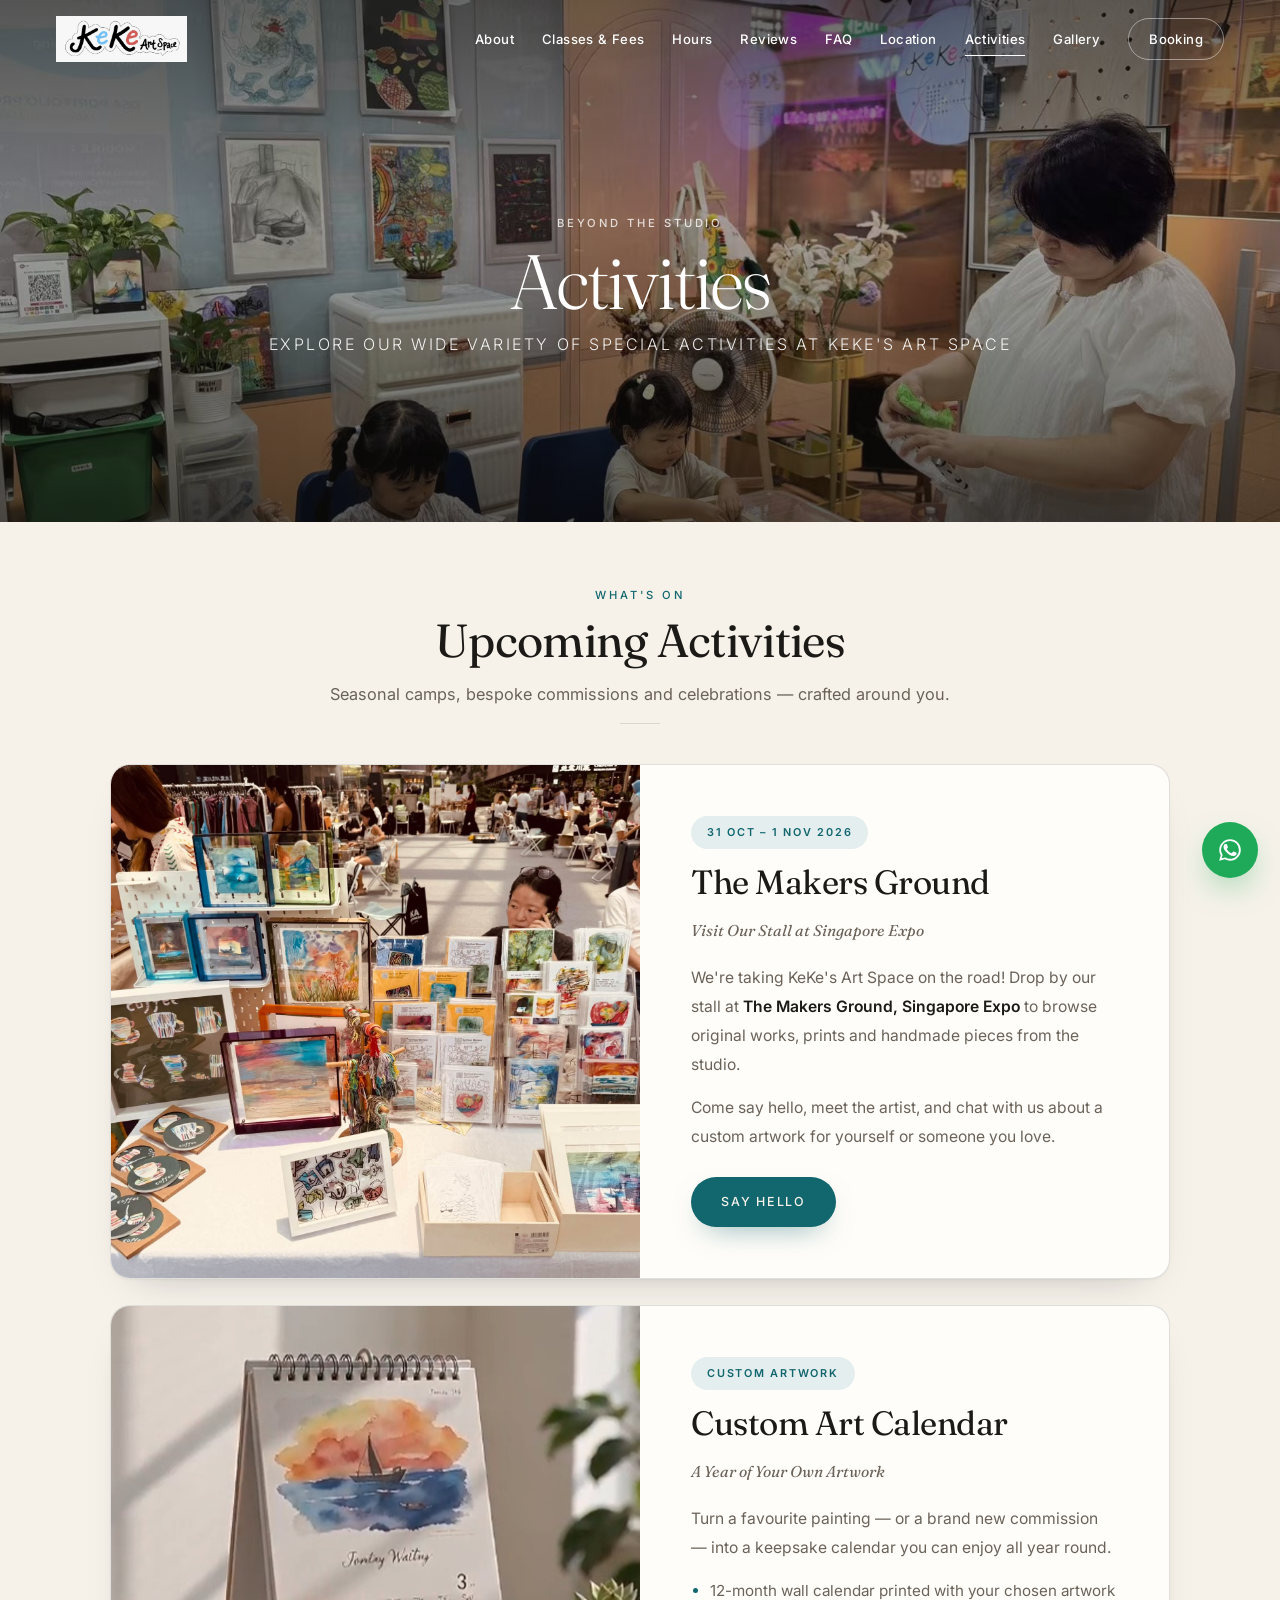
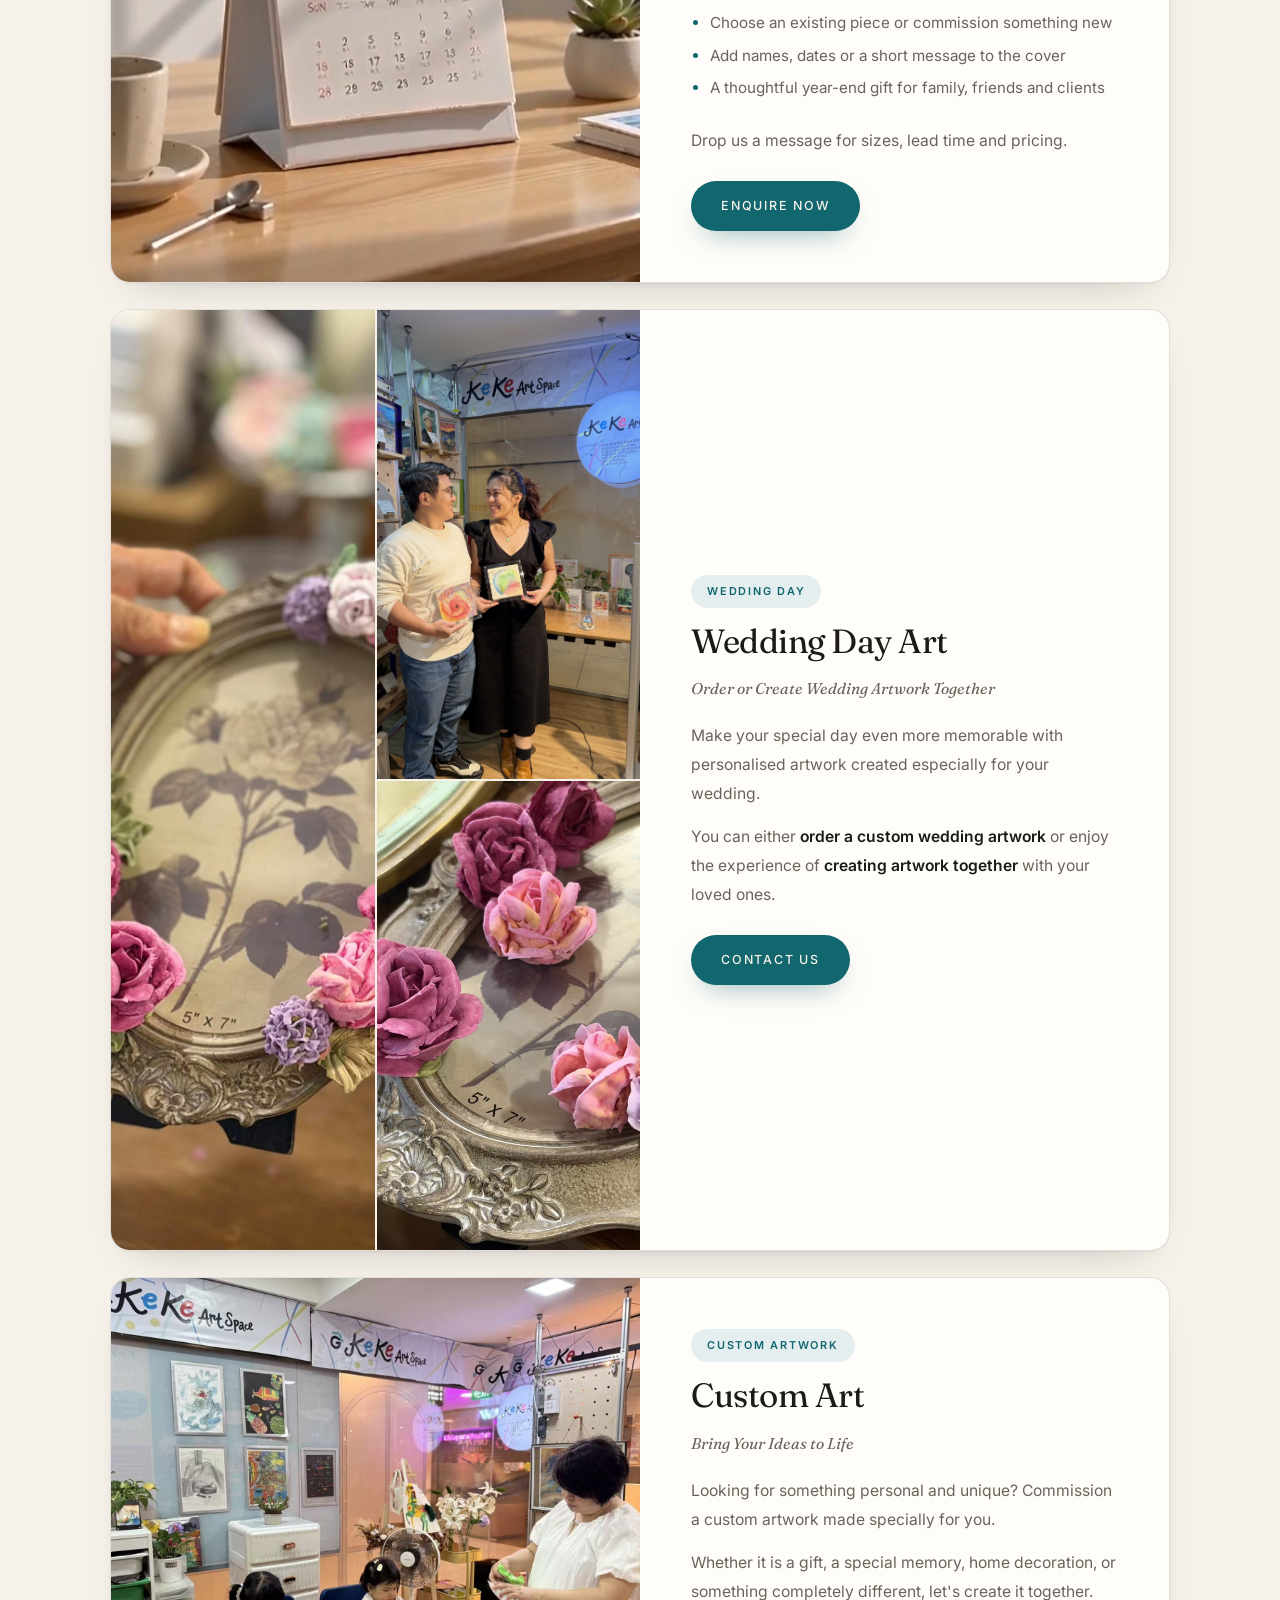
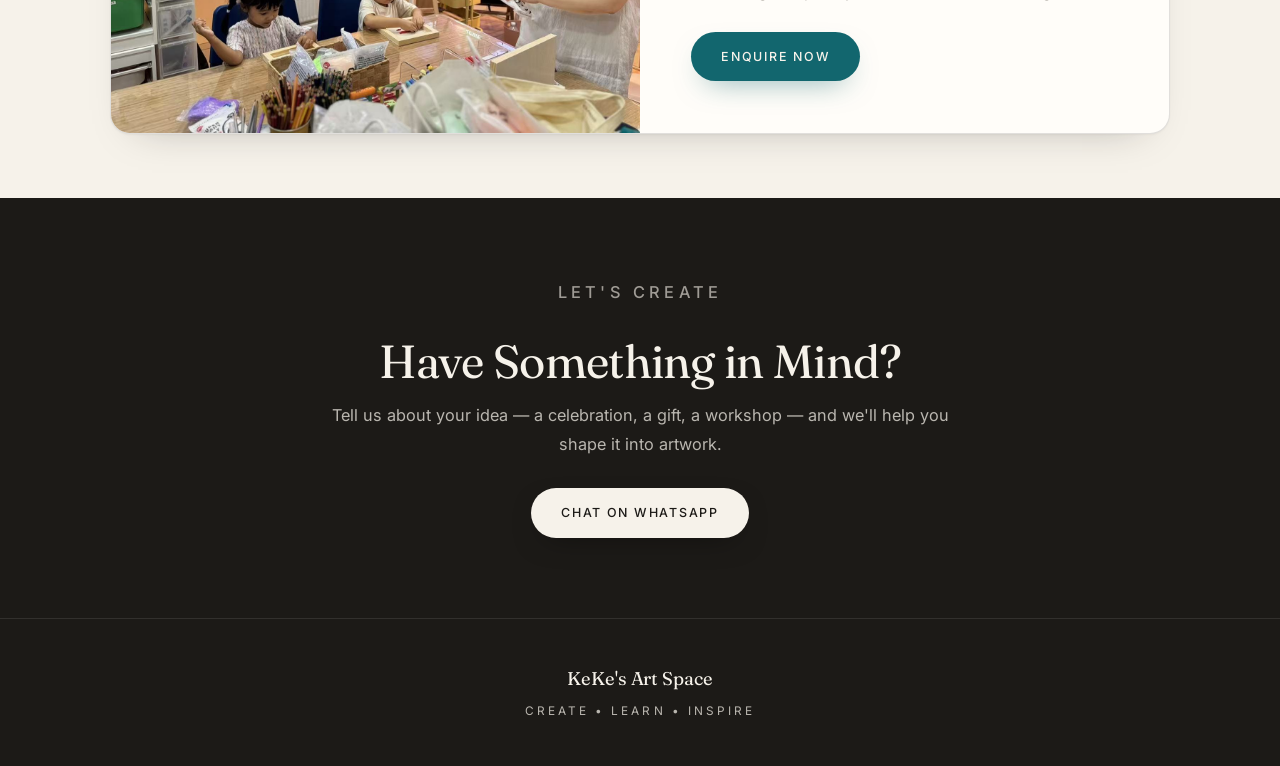
==== commit 3b7b5e94: "updated activities page" ====
--- a/activities.html
+++ b/activities.html
@@ -93,6 +93,88 @@
 			-->
 
 			<!-- ============================================================
+			     THE MAKERS GROUND @ EXPO — stall
+			     Replace the .img-placeholder block with:
+			     <img src="images/makers-ground.jpg" alt="KeKe's Art Space stall at The Makers Ground, Singapore Expo">
+			     ============================================================ -->
+			<article class="activity-card">
+
+				<div class="activity-images activity-images--single">
+						<img src="images/MAKERS-GROUND.jpeg" alt="Custom art calendar by KeKe's Art Space">
+				</div>
+
+				<div class="activity-content">
+
+					<span class="activity-label">31 Oct – 1 Nov 2026</span>
+
+					<h3>The Makers Ground</h3>
+
+					<p class="activity-subtitle">
+						Visit Our Stall at Singapore Expo
+					</p>
+
+					<p>
+						We're taking KeKe's Art Space on the road! Drop by our stall at
+						<strong>The Makers Ground, Singapore Expo</strong> to browse original
+						works, prints and handmade pieces from the studio.
+					</p>
+
+					<p>
+						Come say hello, meet the artist, and chat with us about a custom
+						artwork for yourself or someone you love.
+					</p>
+
+					<a href="https://wa.me/6580877237" class="btn btn-primary" target="_blank" rel="noopener">Say Hello</a>
+
+				</div>
+
+			</article>
+
+			<!-- ============================================================
+			     CUSTOM ART CALENDAR
+			     Replace the .img-placeholder block with:
+			     
+			     ============================================================ -->
+			<article class="activity-card">
+
+				<div class="activity-images activity-images--single">
+						<img src="images/CALENDER3.png" alt="Custom art calendar by KeKe's Art Space">
+				</div>
+
+				<div class="activity-content">
+
+					<span class="activity-label">Custom Artwork</span>
+
+					<h3>Custom Art Calendar</h3>
+
+					<p class="activity-subtitle">
+						A Year of Your Own Artwork
+					</p>
+
+					<p>
+						Turn a favourite painting — or a brand new commission — into a
+						keepsake calendar you can enjoy all year round.
+					</p>
+
+					<!-- Placeholder product info — edit the details below as needed -->
+					<ul class="product-info">
+						<li>12-month wall calendar printed with your chosen artwork</li>
+						<li>Choose an existing piece or commission something new</li>
+						<li>Add names, dates or a short message to the cover</li>
+						<li>A thoughtful year-end gift for family, friends and clients</li>
+					</ul>
+
+					<p>
+						Drop us a message for sizes, lead time and pricing.
+					</p>
+
+					<a href="https://wa.me/6580877237" class="btn btn-primary" target="_blank" rel="noopener">Enquire Now</a>
+
+				</div>
+
+			</article>
+
+			<!-- ============================================================
 			     WEDDING DAY ART
 			     ============================================================ -->
 			<article class="activity-card">
--- a/activities.css
+++ b/activities.css
@@ -423,6 +423,44 @@
 	transform:scale(1.03);
 }
 
+/* placeholder for missing images */
+.img-placeholder{
+	display:flex;
+	flex-direction:column;
+	align-items:center;
+	justify-content:center;
+	gap:10px;
+	width:100%;
+	height:100%;
+	min-height:inherit;
+	padding:24px;
+	text-align:center;
+	color:var(--ink-soft);
+	background:
+		repeating-linear-gradient(45deg, rgba(28,26,23,.02) 0 12px, transparent 12px 24px),
+		var(--paper-2);
+	border:1px dashed var(--line);
+}
+
+.img-placeholder svg{
+	color:var(--gold);
+	opacity:.8;
+}
+
+.img-placeholder span{
+	font-size:.9rem;
+	font-weight:500;
+	letter-spacing:.02em;
+}
+
+.img-placeholder small{
+	font-size:.7rem;
+	letter-spacing:.12em;
+	text-transform:uppercase;
+	color:var(--ink-soft);
+	opacity:.7;
+}
+
 /* pair layout — two images side by side */
 .activity-images--pair{
 	grid-template-columns:repeat(2, minmax(0, 1fr));
@@ -494,6 +532,24 @@
 .activity-content strong{
 	font-weight:600;
 	color:var(--ink);
+}
+
+/* product details list */
+.product-info{
+	margin:2px 0 4px;
+	padding-left:1.15rem;
+	max-width:46ch;
+	color:var(--ink-soft);
+	font-size:.95rem;
+	line-height:1.75;
+}
+
+.product-info li{
+	margin-bottom:6px;
+}
+
+.product-info li::marker{
+	color:var(--accent);
 }
 
 .activity-content .btn{
@@ -748,6 +804,11 @@
 		padding:28px 22px 32px;
 	}
 
+	.product-info{
+		padding-left:1rem;
+		font-size:.92rem;
+	}
+
 	.activity-content .btn,
 	.btn{
 		width:100%;
